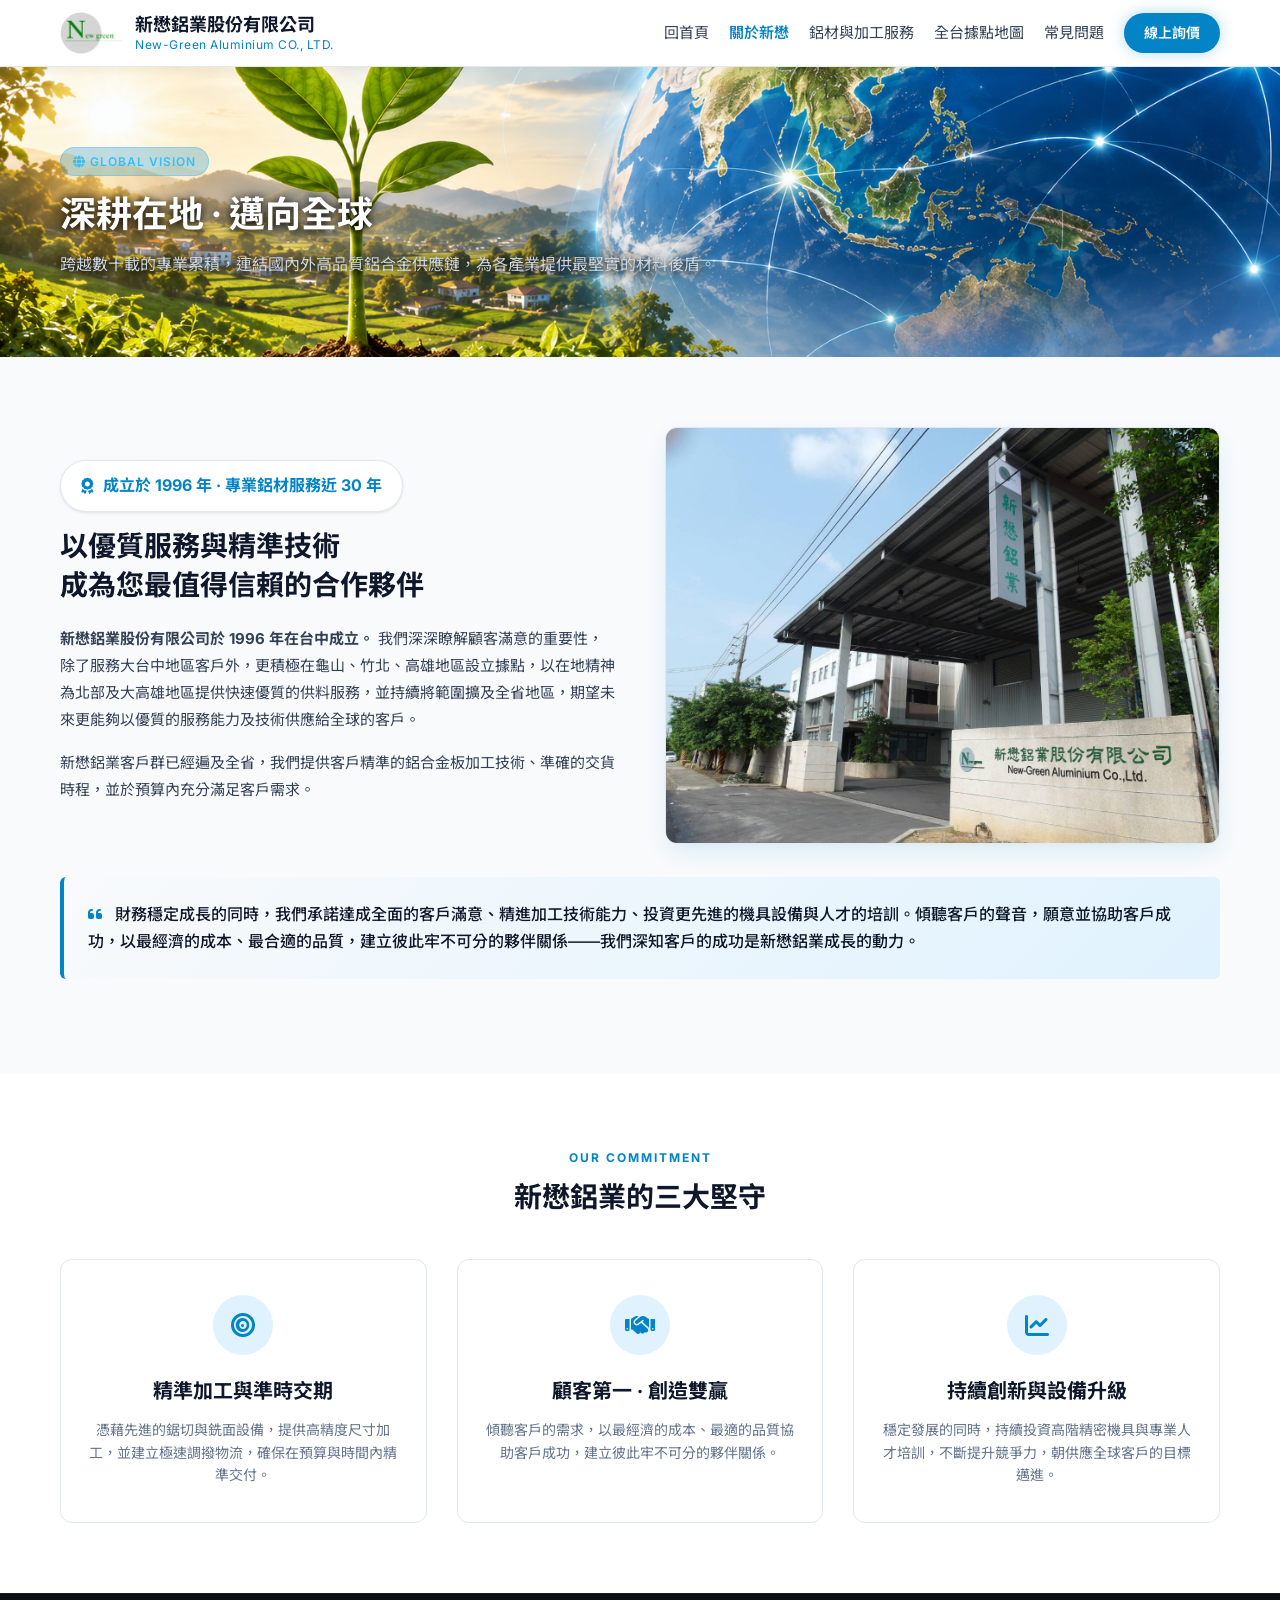
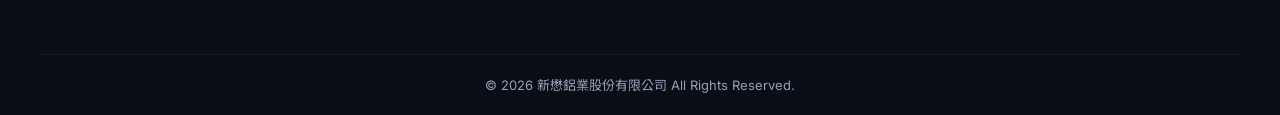
==== about.html @ 439d79ed "Add files via upload" ====
<!DOCTYPE html>
<html lang="zh-TW">
<head>
    <meta charset="UTF-8">
    <meta name="viewport" content="width=device-width, initial-scale=1.0">
    <title>關於新懋 | 新懋鋁業股份有限公司</title>
    <link href="https://fonts.googleapis.com/css2?family=Inter:wght@300;400;600;700&family=Noto+Sans+TC:wght@300;400;500;700&display=swap" rel="stylesheet">
    <link rel="stylesheet" href="https://cdnjs.cloudflare.com/ajax/libs/font-awesome/6.4.0/css/all.min.css">
    <link rel="stylesheet" href="css/style.css">
    <style>
        /* 關於我們頁面專屬微調樣式 */
        .about-story-grid {
            display: grid;
            grid-template-columns: 1fr 1fr;
            gap: 50px;
            align-items: center;
        }

        .about-story-text h2 {
            font-size: 28px;
            color: var(--dark-bg);
            margin-bottom: 20px;
            line-height: 1.4;
        }

        .about-story-text p {
            font-size: 15px;
            color: var(--text-main);
            line-height: 1.8;
            margin-bottom: 16px;
        }

        .philosophy-quote-box {
            background: linear-gradient(135deg, #f8fafc 0%, #e0f2fe 100%);
            border-left: 4px solid var(--primary-color);
            padding: 24px;
            border-radius: var(--radius-sm);
            margin: 25px 0;
            font-size: 16px;
            font-weight: 500;
            color: var(--dark-bg);
            line-height: 1.7;
        }

        .values-grid {
            display: grid;
            grid-template-columns: repeat(3, 1fr);
            gap: 30px;
            margin-top: 40px;
        }

        .value-card {
            background: #ffffff;
            border: 1px solid var(--border-color);
            border-radius: var(--radius-md);
            padding: 35px 25px;
            text-align: center;
            transition: all 0.3s ease;
        }

        .value-card:hover {
            transform: translateY(-5px);
            box-shadow: var(--shadow-hover);
        }

        .value-icon {
            width: 60px;
            height: 60px;
            background: #e0f2fe;
            color: var(--primary-color);
            border-radius: 50%;
            display: flex;
            align-items: center;
            justify-content: center;
            font-size: 24px;
            margin: 0 auto 20px;
        }

        .value-card h3 {
            font-size: 20px;
            color: var(--dark-bg);
            margin-bottom: 12px;
        }

        .value-card p {
            font-size: 14px;
            color: var(--text-muted);
            line-height: 1.6;
        }

        .milestone-badge {
            display: inline-flex;
            align-items: center;
            gap: 10px;
            background: #ffffff;
            border: 1px solid var(--border-color);
            padding: 12px 20px;
            border-radius: 30px;
            font-weight: 700;
            color: var(--primary-color);
            margin-bottom: 15px;
            box-shadow: var(--shadow-sm);
        }

        @media (max-width: 992px) {
            .about-story-grid { grid-template-columns: 1fr; gap: 30px; }
            .values-grid { grid-template-columns: 1fr; }
        }
    </style>
</head>
<body>

    <!-- 頂部導覽列 -->
    <header class="navbar-glass">
        <div class="container nav-wrapper">
            <a href="index.html" class="logo">
                <img src="images/logo.png" alt="新懋鋁業 LOGO" class="logo-img">
                <span class="logo-text">
                    新懋鋁業股份有限公司
                    <span>New-Green Aluminium CO., LTD.</span>
                </span>
            </a>
            <nav class="nav-links">
                <a href="index.html" class="nav-item">回首頁</a>
                <a href="about.html" class="nav-item active">關於新懋</a>
                <a href="products.html" class="nav-item">鋁材與加工服務</a>
                <a href="locations.html" class="nav-item">全台據點地圖</a>
                <a href="faq.html" class="nav-item">常見問題</a>
                <a href="quote.html" class="btn-primary-glow">線上詢價</a>
            </nav>
        </div>
    </header>

    <!-- 主頁頭區塊 -->
<section class="about-global-bg">
    <div class="container">
        <span class="badge-tech"><i class="fas fa-globe"></i> GLOBAL VISION</span>
        <h1 style="font-size: 36px; margin-top: 10px; font-weight: 700;">深耕在地 ‧ 邁向全球</h1>
        <p style="color: #cbd5e1; font-size: 16px; margin-top: 8px;">
            跨越數十載的專業累積，連結國內外高品質鋁合金供應鏈，為各產業提供最堅實的材料後盾。
        </p>
    </div>
</section>

    <!-- 企業簡介與品牌故事 -->
    <section class="section-padding">
        <div class="container">
            <div class="about-story-grid">
                <div class="about-story-text">
                    <div class="milestone-badge">
                        <i class="fas fa-award"></i> 成立於 1996 年 ‧ 專業鋁材服務近 30 年
                    </div>
                    <h2>以優質服務與精準技術<br>成為您最值得信賴的合作夥伴</h2>
                    <p>
                        <strong>新懋鋁業股份有限公司於 1996 年在台中成立。</strong>
                        我們深深瞭解顧客滿意的重要性，除了服務大台中地區客戶外，更積極在龜山、竹北、高雄地區設立據點，以在地精神為北部及大高雄地區提供快速優質的供料服務，並持續將範圍擴及全省地區，期望未來更能夠以優質的服務能力及技術供應給全球的客戶。
                    </p>
                    <p>
                        新懋鋁業客戶群已經遍及全省，我們提供客戶精準的鋁合金板加工技術、準確的交貨時程，並於預算內充分滿足客戶需求。
                    </p>
                </div>
                <div>
                    <img src="images/Taichung.jpg" alt="新懋鋁業廠房" style="width: 100%; border-radius: var(--radius-md); box-shadow: var(--shadow-hover); border: 1px solid var(--border-color);">
                </div>
            </div>

            <!-- 核心經營理念引言框 -->
            <div class="philosophy-quote-box">
                <i class="fas fa-quote-left" style="color: var(--primary-color); margin-right: 8px;"></i>
                財務穩定成長的同時，我們承諾達成全面的客戶滿意、精進加工技術能力、投資更先進的機具設備與人才的培訓。傾聽客戶的聲音，願意並協助客戶成功，以最經濟的成本、最合適的品質，建立彼此牢不可分的夥伴關係——我們深知客戶的成功是新懋鋁業成長的動力。
            </div>
        </div>
    </section>

    <!-- 三大經營承諾 -->
    <section class="section-padding bg-soft-gray">
        <div class="container">
            <div class="section-title-center">
                <span class="sub-heading">OUR COMMITMENT</span>
                <h2 style="font-size: 28px; color: var(--dark-bg); margin-top: 5px;">新懋鋁業的三大堅守</h2>
            </div>

            <div class="values-grid">
                <div class="value-card">
                    <div class="value-icon">
                        <i class="fas fa-bullseye"></i>
                    </div>
                    <h3>精準加工與準時交期</h3>
                    <p>憑藉先進的鋸切與銑面設備，提供高精度尺寸加工，並建立極速調撥物流，確保在預算與時間內精準交付。</p>
                </div>

                <div class="value-card">
                    <div class="value-icon">
                        <i class="fas fa-handshake"></i>
                    </div>
                    <h3>顧客第一 ‧ 創造雙贏</h3>
                    <p>傾聽客戶的需求，以最經濟的成本、最適的品質協助客戶成功，建立彼此牢不可分的夥伴關係。</p>
                </div>

                <div class="value-card">
                    <div class="value-icon">
                        <i class="fas fa-chart-line"></i>
                    </div>
                    <h3>持續創新與設備升級</h3>
                    <p>穩定發展的同時，持續投資高階精密機具與專業人才培訓，不斷提升競爭力，朝供應全球客戶的目標邁進。</p>
                </div>
            </div>
        </div>
    </section>

    <!-- 頁尾 -->
    <footer class="footer-dark">
        <div class="container footer-copyright">
            <p>&copy; 2026 新懋鋁業股份有限公司 All Rights Reserved.</p>
        </div>
    </footer>

</body>
</html>
---- css/style.css ----
/* ==========================================================================
   新懋鋁業股份有限公司 New-Green Aluminium CO., LTD.
   全站統一樣式檔 (css/style.css)
   ========================================================================== */

/* --------------------------------------------------------------------------
   1. 變數與基礎設定 (Variables & Reset)
   -------------------------------------------------------------------------- */
:root {
    --primary-color: #0284c7;       /* 科技鋁藍 */
    --primary-hover: #0369a1;
    --dark-bg: #0f172a;              /* 深藍灰色 */
    --light-bg: #f8fafc;
    --border-color: #e2e8f0;
    --text-main: #334155;
    --text-muted: #64748b;
    --radius-sm: 6px;
    --radius-md: 12px;
    --shadow-sm: 0 1px 3px rgba(0, 0, 0, 0.1);
    --shadow-hover: 0 10px 25px -5px rgba(2, 132, 199, 0.15);
}

* {
    box-sizing: border-box;
    margin: 0;
    padding: 0;
    font-family: 'Inter', 'Noto Sans TC', -apple-system, BlinkMacSystemFont, sans-serif;
}

body {
    background-color: var(--light-bg);
    color: var(--text-main);
    line-height: 1.6;
}

.container {
    max-width: 1200px;
    margin: 0 auto;
    padding: 0 20px;
}

.container-narrow {
    max-width: 800px;
    margin: 0 auto;
    padding: 0 20px;
}

/* --------------------------------------------------------------------------
   2. 頁首與頂部導覽列 (純白質感風格)
   -------------------------------------------------------------------------- */
.navbar-glass {
    position: sticky;
    top: 0;
    z-index: 1000;
    background: #ffffff;                                /* 背景改為純白色 */
    border-bottom: 1px solid var(--border-color);       /* 淺灰色底邊框 */
    box-shadow: 0 2px 10px rgba(0, 0, 0, 0.05);          /* 質感微陰影 */
    padding: 12px 0;
}

.nav-wrapper {
    display: flex;
    justify-content: space-between;
    align-items: center;
}

/* LOGO 區域（圖片 + 中英公司全銜） */
.logo {
    display: flex;
    align-items: center;
    gap: 12px;
    text-decoration: none;
    color: var(--dark-bg);          /* 中文全銜深色 */
    font-weight: 700;
    font-size: 18px;
}

.logo-img {
    height: 42px;
    width: auto;
    object-fit: contain;
}

.logo-text {
    line-height: 1.25;
}

.logo-text span {
    color: var(--primary-color);      /* 英文全銜科技藍 */
    font-size: 12px;
    font-weight: 400;
    display: block;
    letter-spacing: 0.5px;
}

/* 選項連結 */
.nav-links {
    display: flex;
    align-items: center;
    gap: 20px;
}

.nav-item {
    color: var(--text-main);          /* 文字改為深色 */
    text-decoration: none;
    font-size: 15px;
    transition: color 0.2s ease;
}

.nav-item:hover, 
.nav-item.active {
    color: var(--primary-color);      /* Hover與當前頁改為科技藍 */
    font-weight: 600;
}

/* 發光線上詢價按鈕 */
.btn-primary-glow {
    background: var(--primary-color);
    color: #ffffff !important;
    padding: 9px 20px;
    border-radius: 30px;
    text-decoration: none;
    font-weight: 600;
    font-size: 14px;
    box-shadow: 0 0 15px rgba(2, 132, 199, 0.3);
    transition: all 0.3s ease;
}

.btn-primary-glow:hover {
    background: var(--primary-hover);
    box-shadow: 0 0 25px rgba(2, 132, 199, 0.6);
}

/* --------------------------------------------------------------------------
   3. 主視覺 Banner 與頁頭 Theme (背景載入 images/Taichung.jpg)
   -------------------------------------------------------------------------- */
.hero-banner-image {
    position: relative;
    /* 移除 linear-gradient 遮罩，只保留 images/Taichung.jpg 背景圖 */
    background: url('../images/Taichung.jpg') center/cover no-repeat;
    color: #ffffff;
    padding: 100px 0;
}

/* 加上微小文字陰影，確保純圖背景下白字依舊醒目清晰 */
.hero-banner-image h1,
.hero-banner-image p {
    text-shadow: 0 2px 8px rgba(0, 0, 0, 0.7);
}
.page-header-theme {
    background: linear-gradient(135deg, #0f172a 0%, #1e293b 100%);
    color: #ffffff;
    padding: 70px 0;
}

.badge-tech {
    display: inline-block;
    background: rgba(2, 132, 199, 0.25);
    color: #38bdf8;
    border: 1px solid rgba(56, 189, 248, 0.35);
    padding: 4px 12px;
    border-radius: 20px;
    font-size: 12px;
    font-weight: 600;
    letter-spacing: 1px;
}

.section-padding { 
    padding: 70px 0; 
}

.bg-soft-gray { 
    background-color: #ffffff; 
}

.section-title-center { 
    text-align: center; 
    margin-bottom: 40px; 
}

.sub-heading { 
    color: var(--primary-color); 
    font-size: 12px; 
    font-weight: 700; 
    letter-spacing: 2px; 
}

/* 通用按鈕 */
.btn-modern-primary {
    display: inline-block;
    background: var(--primary-color);
    color: #ffffff;
    padding: 12px 28px;
    border-radius: var(--radius-sm);
    text-decoration: none;
    font-weight: 600;
    transition: background 0.2s ease;
}

.btn-modern-primary:hover { 
    background: var(--primary-hover); 
}

.btn-modern-outline {
    display: inline-block;
    border: 1px solid var(--primary-color);
    color: var(--primary-color);
    padding: 12px 28px;
    border-radius: var(--radius-sm);
    text-decoration: none;
    font-weight: 600;
    transition: all 0.2s ease;
}

.btn-modern-outline:hover { 
    background: var(--primary-color); 
    color: #ffffff; 
}

/* --------------------------------------------------------------------------
   4. 產品與加工服務卡片 (Products & Processing Cards)
   -------------------------------------------------------------------------- */
.grid-3-products {
    display: grid;
    grid-template-columns: repeat(3, 1fr);
    gap: 30px;
}

/* 新增：產品頁面現代網格與圖片卡片樣式 */
.product-grid {
    display: grid;
    grid-template-columns: repeat(3, 1fr);
    gap: 30px;
}

.product-card-modern {
    background: #ffffff;
    border: 1px solid var(--border-color);
    border-radius: var(--radius-md);
    overflow: hidden;
    transition: all 0.3s ease;
    display: flex;
    flex-direction: column;
}

.product-card-modern:hover {
    transform: translateY(-5px);
    box-shadow: var(--shadow-hover);
}

.product-img-box {
    position: relative;
    width: 100%;
    height: 200px;
    overflow: hidden;
    background: #f1f5f9;
}

.product-img-box img {
    width: 100%;
    height: 100%;
    object-fit: cover;
    transition: transform 0.3s ease;
}

.product-card-modern:hover .product-img-box img {
    transform: scale(1.05);
}

.product-tag {
    position: absolute;
    top: 15px;
    right: 15px;
    background: var(--primary-color);
    color: #ffffff;
    font-size: 12px;
    font-weight: 600;
    padding: 4px 10px;
    border-radius: 20px;
    box-shadow: 0 2px 5px rgba(0,0,0,0.2);
}

.product-content {
    padding: 24px;
    display: flex;
    flex-direction: column;
    flex-grow: 1;
}

.product-content h3 {
    font-size: 20px;
    color: var(--dark-bg);
    margin-bottom: 10px;
    font-weight: 700;
}

.product-desc {
    font-size: 14px;
    color: var(--text-muted);
    line-height: 1.6;
    margin-bottom: 15px;
}

.product-spec-list {
    list-style: none;
    margin-bottom: 20px;
    padding-top: 15px;
    border-top: 1px dashed var(--border-color);
    flex-grow: 1;
}

.product-spec-list li {
    font-size: 13px;
    color: var(--text-main);
    margin-bottom: 6px;
    line-height: 1.5;
}

.btn-card-quote {
    display: block;
    text-align: center;
    background: #f8fafc;
    color: var(--primary-color);
    border: 1px solid var(--primary-color);
    padding: 10px;
    border-radius: var(--radius-sm);
    text-decoration: none;
    font-weight: 600;
    font-size: 14px;
    transition: all 0.2s ease;
}

.btn-card-quote:hover {
    background: var(--primary-color);
    color: #ffffff;
}

.product-body { 
    padding: 24px; 
}

.product-body h3 { 
    font-size: 20px; 
    margin-bottom: 10px; 
    color: var(--dark-bg); 
}

.product-body p { 
    font-size: 14px; 
    color: var(--text-muted); 
}

.tech-spec-tag {
    display: inline-block;
    background: #e0f2fe;
    color: var(--primary-color);
    font-size: 12px;
    font-weight: 700;
    padding: 4px 8px;
    border-radius: 4px;
    margin-bottom: 8px;
}

.origin-tag {
    display: inline-block;
    background: #f1f5f9;
    color: #475569;
    font-size: 12px;
    padding: 2px 6px;
    border-radius: 4px;
    margin-left: 6px;
}

/* 分類篩選按鈕 */
.filter-tabs {
    display: flex;
    justify-content: center;
    gap: 12px;
    flex-wrap: wrap;
}

.filter-btn {
    background: #ffffff;
    border: 1px solid var(--border-color);
    color: var(--text-main);
    padding: 10px 24px;
    border-radius: 30px;
    font-size: 15px;
    font-weight: 600;
    cursor: pointer;
    transition: all 0.2s ease;
}

.filter-btn:hover, 
.filter-btn.active {
    background: var(--primary-color);
    color: #ffffff;
    border-color: var(--primary-color);
}

/* --------------------------------------------------------------------------
   5. 全台據點地圖卡片 (Locations Page Styles)
   -------------------------------------------------------------------------- */
.locations-grid {
    display: grid;
    grid-template-columns: repeat(2, 1fr);
    gap: 30px;
    margin-top: 30px;
}

.location-card {
    background: #ffffff;
    border: 1px solid var(--border-color);
    border-radius: var(--radius-md);
    overflow: hidden;
    display: flex;
    flex-direction: column;
    box-shadow: var(--shadow-sm);
    transition: transform 0.2s ease, box-shadow 0.2s ease;
}

.location-card:hover {
    transform: translateY(-4px);
    box-shadow: var(--shadow-hover);
}

.location-header {
    background: #f8fafc;
    padding: 20px 24px;
    border-bottom: 1px solid var(--border-color);
    display: flex;
    justify-content: space-between;
    align-items: center;
}

.location-title {
    font-size: 20px;
    font-weight: 700;
    color: var(--dark-bg);
    display: flex;
    align-items: center;
    gap: 8px;
}

.location-body {
    padding: 24px;
    display: flex;
    gap: 20px;
}

.location-info {
    flex: 1;
}

.location-info p {
    font-size: 14px;
    color: var(--text-main);
    margin-bottom: 10px;
    display: flex;
    align-items: flex-start;
    gap: 8px;
}

.location-info i {
    color: var(--primary-color);
    margin-top: 4px;
    width: 16px;
}

.qr-code-box {
    width: 110px;
    text-align: center;
    flex-shrink: 0;
}

.qr-code-box img {
    width: 100%;
    height: auto;
    border-radius: 8px;
    border: 1px solid var(--border-color);
    transition: opacity 0.2s ease;
}

.qr-code-box img:hover {
    opacity: 0.85;
}

.qr-code-box span {
    display: block;
    font-size: 11px;
    color: var(--text-muted);
    margin-top: 6px;
    font-weight: 600;
}

.map-container {
    width: 100%;
    height: 250px;
    border-top: 1px solid var(--border-color);
    background: #e2e8f0;
}

.map-container iframe {
    width: 100% !important;
    height: 100% !important;
}

/* --------------------------------------------------------------------------
   6. 常見問題 (FAQ) & 線上詢價單 (Quote Form)
   -------------------------------------------------------------------------- */
.faq-item { 
    background: #ffffff; 
    border: 1px solid var(--border-color); 
    border-radius: 8px; 
    margin-bottom: 12px; 
}

.faq-question { 
    width: 100%; 
    padding: 18px 20px; 
    text-align: left; 
    background: none; 
    border: none; 
    font-weight: 600; 
    font-size: 16px; 
    cursor: pointer; 
    display: flex; 
    justify-content: space-between; 
    align-items: center;
    color: var(--dark-bg);
}

.faq-answer { 
    display: none; 
    padding: 0 20px 20px; 
    color: var(--text-muted); 
    font-size: 14px; 
}

.faq-item.active .faq-answer { 
    display: block; 
}

.quote-form-card { 
    background: #ffffff; 
    border: 1px solid var(--border-color); 
    padding: 30px; 
    border-radius: var(--radius-md); 
}

.form-grid-2 { 
    display: grid; 
    grid-template-columns: 1fr 1fr; 
    gap: 20px; 
}

.form-group { 
    margin-bottom: 20px; 
}

.form-group label { 
    display: block; 
    font-size: 14px; 
    font-weight: 600; 
    margin-bottom: 8px; 
    color: var(--dark-bg);
}

.form-control { 
    width: 100%; 
    padding: 12px; 
    border: 1px solid var(--border-color); 
    border-radius: var(--radius-sm); 
    background: #f8fafc; 
    font-size: 14px;
    color: var(--text-main);
    transition: border-color 0.2s ease;
}

.form-control:focus {
    outline: none;
    border-color: var(--primary-color);
    background: #ffffff;
}

/* --------------------------------------------------------------------------
   7. 頁尾 (Footer)
   -------------------------------------------------------------------------- */
.footer-dark {
    background: #090d16;
    color: #94a3b8;
    padding: 60px 0 20px;
    border-top: 1px solid rgba(255, 255, 255, 0.05);
}

.footer-grid {
    display: grid;
    grid-template-columns: 2fr 1fr 1fr;
    gap: 40px;
    margin-bottom: 40px;
}

.footer-brand h3, 
.footer-nav h4 { 
    color: #ffffff; 
    margin-bottom: 12px; 
}

.footer-nav ul { 
    list-style: none; 
}

.footer-nav li { 
    margin-bottom: 10px; 
}

.footer-nav a { 
    color: #94a3b8; 
    text-decoration: none; 
    font-size: 14px; 
    transition: color 0.2s ease;
}

.footer-nav a:hover { 
    color: #ffffff; 
}

.footer-copyright { 
    border-top: 1px solid rgba(255, 255, 255, 0.05); 
    padding-top: 20px; 
    font-size: 13px; 
    text-align: center; 
}

/* --------------------------------------------------------------------------
   8. 響應式排版 (Responsive Web Design)
   -------------------------------------------------------------------------- */
@media (max-width: 992px) {
    .grid-3-products,
    .product-grid { 
        grid-template-columns: repeat(2, 1fr); 
    }
    .locations-grid { 
        grid-template-columns: 1fr; 
    }
    .footer-grid { 
        grid-template-columns: 1fr; 
    }
}

@media (max-width: 768px) {
    .nav-links { 
        display: none; 
    }
    .form-grid-2 { 
        grid-template-columns: 1fr; 
    }
    .logo-text span { 
        font-size: 11px; 
    }
    .hero-banner-image {
        padding: 60px 0;
    }
}

@media (max-width: 480px) {
    .grid-3-products,
    .product-grid { 
        grid-template-columns: 1fr; 
    }
    .location-body { 
        flex-direction: column-reverse; 
    }
    .qr-code-box { 
        width: 100%; 
        display: flex; 
        align-items: center; 
        gap: 15px; 
    }
    .qr-code-box img { 
        width: 80px; 
    }
}
/* 關於我們 - 深耕在地邁向全球背景區塊 */
/* 關於我們 - 深耕在地邁向全球區塊 (純背景圖無遮罩) */
.about-global-bg {
    position: relative;
    /* 移除 linear-gradient 遮罩，只保留背景圖 */
    background: url('../images/global-bg.jpg') center/cover no-repeat;
    color: #ffffff;
    padding: 80px 0;
}

/* 加上文字陰影，確保在純背景圖下白字依然清晰可讀 */
.about-global-bg h1,
.about-global-bg p {
    text-shadow: 0 2px 8px rgba(0, 0, 0, 0.8), 0 0 12px rgba(0, 0, 0, 0.6);
}
/* 產品頁主頁頭區塊 (去除背景色，純背景圖) */
.products-header-bg {
    position: relative;
    /* 完全去除背景顏色/漸層遮罩，只載入圖片 */
    background: url('../images/products-header-bg.jpg') center/cover no-repeat;
    color: #ffffff;
    padding: 80px 0;
}

/* 加上文字陰影，確保在任何背景圖片上文字依舊清晰可見 */
.products-header-bg h1,
.products-header-bg p {
    text-shadow: 0 2px 8px rgba(0, 0, 0, 0.8), 0 0 12px rgba(0, 0, 0, 0.6);
}
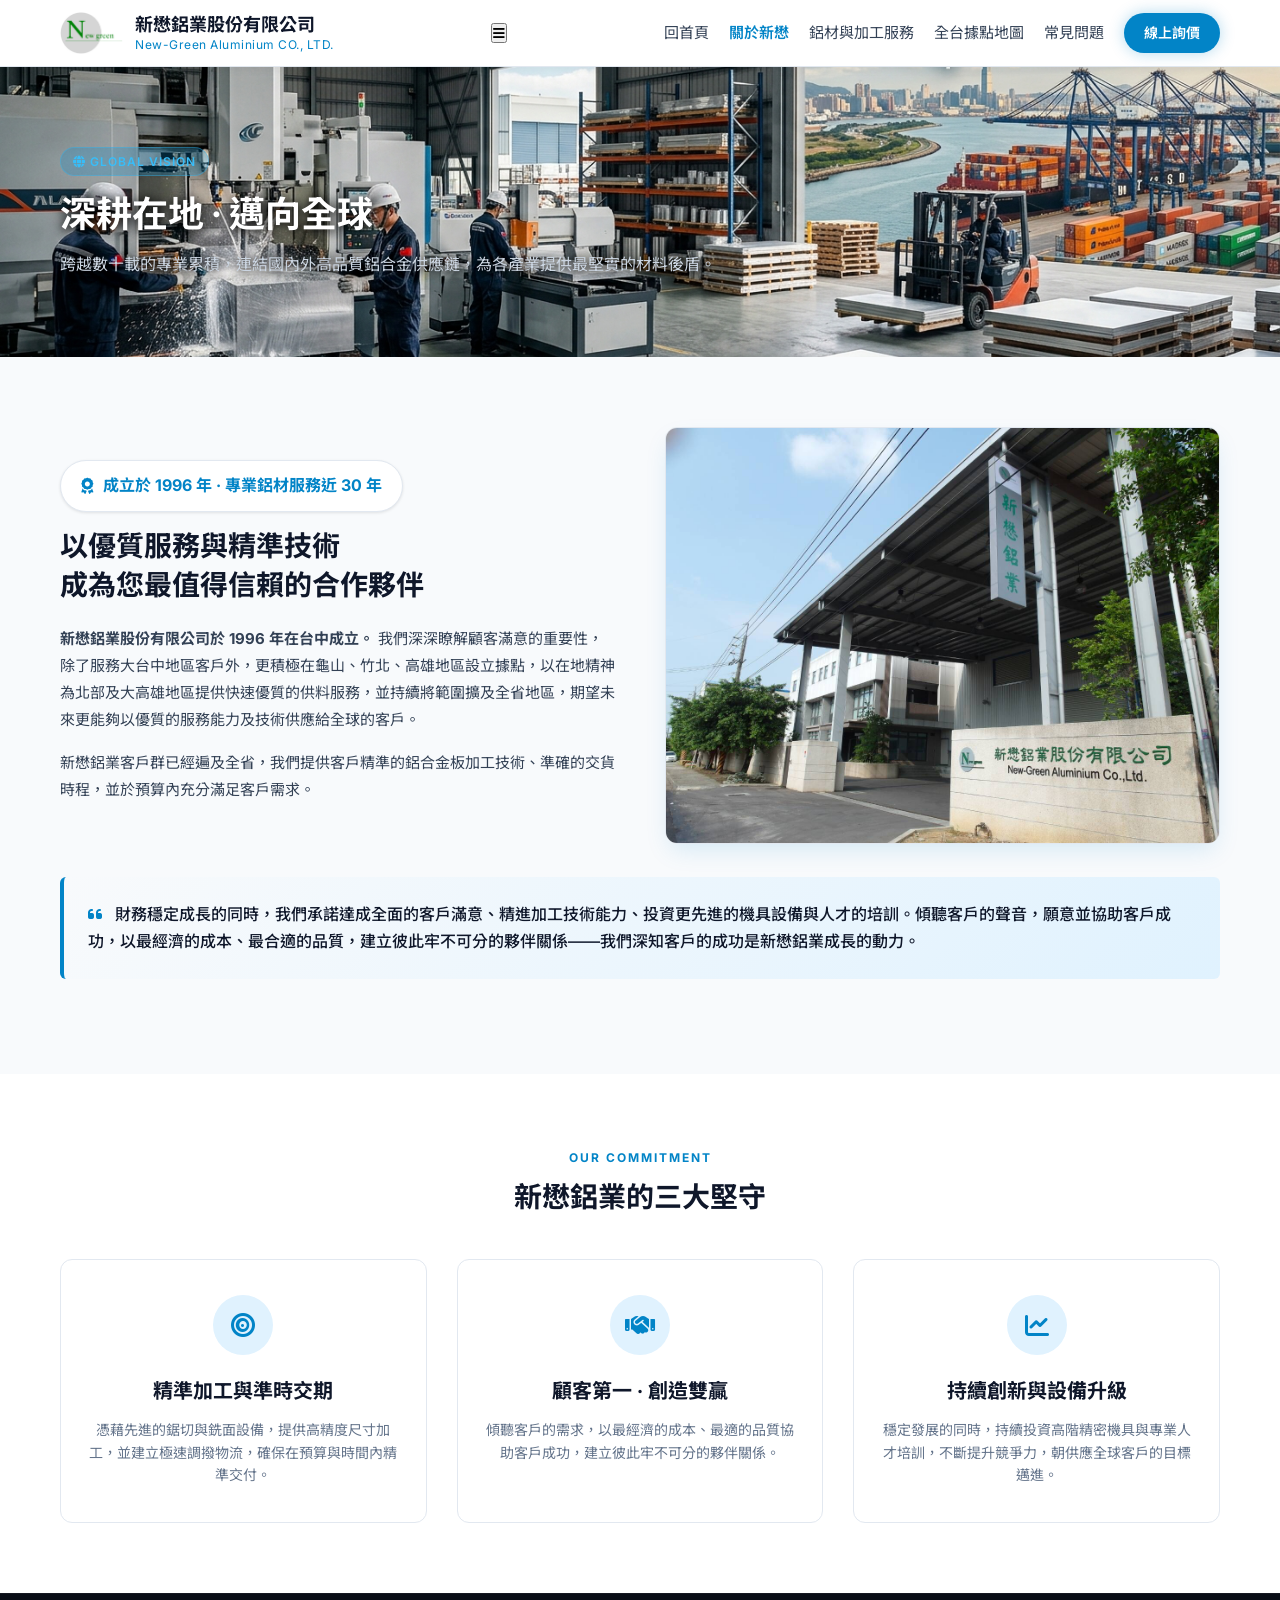
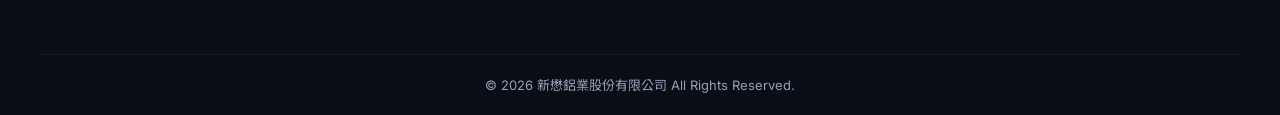
==== commit 9693ef83: "Add files via upload" ====
--- a/about.html
+++ b/about.html
@@ -111,25 +111,32 @@
 <body>
 
     <!-- 頂部導覽列 -->
-    <header class="navbar-glass">
-        <div class="container nav-wrapper">
-            <a href="index.html" class="logo">
-                <img src="images/logo.png" alt="新懋鋁業 LOGO" class="logo-img">
-                <span class="logo-text">
-                    新懋鋁業股份有限公司
-                    <span>New-Green Aluminium CO., LTD.</span>
-                </span>
-            </a>
-            <nav class="nav-links">
-                <a href="index.html" class="nav-item">回首頁</a>
-                <a href="about.html" class="nav-item active">關於新懋</a>
-                <a href="products.html" class="nav-item">鋁材與加工服務</a>
-                <a href="locations.html" class="nav-item">全台據點地圖</a>
-                <a href="faq.html" class="nav-item">常見問題</a>
-                <a href="quote.html" class="btn-primary-glow">線上詢價</a>
-            </nav>
-        </div>
-    </header>
+<header class="navbar-glass">
+    <div class="container nav-wrapper">
+        <a href="index.html" class="logo">
+            <img src="images/logo.png" alt="新懋鋁業 LOGO" class="logo-img">
+            <span class="logo-text">
+                新懋鋁業股份有限公司
+                <span>New-Green Aluminium CO., LTD.</span>
+            </span>
+        </a>
+
+        <!-- 新增漢堡選單按鈕 -->
+        <button class="hamburger" id="hamburgerBtn" aria-label="切換選單">
+            <i class="fas fa-bars"></i>
+        </button>
+
+        <!-- 加上 id="navLinks" 方便 JS 操控 -->
+        <nav class="nav-links" id="navLinks">
+            <a href="index.html" class="nav-item">回首頁</a>
+            <a href="about.html" class="nav-item active">關於新懋</a>
+            <a href="products.html" class="nav-item">鋁材與加工服務</a>
+            <a href="locations.html" class="nav-item">全台據點地圖</a>
+            <a href="faq.html" class="nav-item">常見問題</a>
+            <a href="quote.html" class="btn-primary-glow">線上詢價</a>
+        </nav>
+    </div>
+</header>
 
     <!-- 主頁頭區塊 -->
 <section class="about-global-bg">
@@ -214,6 +221,28 @@
             <p>&copy; 2026 新懋鋁業股份有限公司 All Rights Reserved.</p>
         </div>
     </footer>
-
+<script>
+document.addEventListener('DOMContentLoaded', function() {
+    const hamburgerBtn = document.getElementById('hamburgerBtn');
+    const navLinks = document.getElementById('navLinks');
+
+    if (hamburgerBtn && navLinks) {
+        hamburgerBtn.addEventListener('click', function() {
+            // 切換選單顯示/隱藏
+            navLinks.classList.toggle('active');
+
+            // 切換圖示 (三條線 ⇄ X 關閉圖示)
+            const icon = hamburgerBtn.querySelector('i');
+            if (navLinks.classList.contains('active')) {
+                icon.classList.remove('fa-bars');
+                icon.classList.add('fa-xmark');
+            } else {
+                icon.classList.remove('fa-xmark');
+                icon.classList.add('fa-bars');
+            }
+        });
+    }
+});
+</script>
 </body>
 </html>
--- a/css/style.css
+++ b/css/style.css
@@ -709,4 +709,46 @@
 .products-header-bg h1,
 .products-header-bg p {
     text-shadow: 0 2px 8px rgba(0, 0, 0, 0.8), 0 0 12px rgba(0, 0, 0, 0.6);
+}
+/* 全台據點頁主頁頭區塊 (去除背景色，純背景圖) */
+.locations-header-bg {
+    position: relative;
+    /* 完全去除背景顏色與遮罩，只載入圖片 */
+    background: url('../images/locations-header-bg.jpg') center/cover no-repeat;
+    color: #ffffff;
+    padding: 80px 0;
+}
+
+/* 文字陰影，確保在任何背景圖片上白字都清晰 */
+.locations-header-bg h1,
+.locations-header-bg p {
+    text-shadow: 0 2px 8px rgba(0, 0, 0, 0.8), 0 0 12px rgba(0, 0, 0, 0.6);
+}
+/* 常見問題頁主頁頭區塊 (去除背景色，純背景圖) */
+.faq-header-bg {
+    position: relative;
+    /* 完全去除背景顏色與漸層遮罩，只載入圖片 */
+    background: url('../images/faq-header-bg.jpg') center/cover no-repeat;
+    color: #ffffff;
+    padding: 80px 0;
+}
+
+/* 文字陰影，確保在任何背景圖片上白字都清晰 */
+.faq-header-bg h1,
+.faq-header-bg p {
+    text-shadow: 0 2px 8px rgba(0, 0, 0, 0.8), 0 0 12px rgba(0, 0, 0, 0.6);
+}
+/* 線上詢價頁主頁頭區塊 (去除背景色，純背景圖) */
+.quote-header-bg {
+    position: relative;
+    /* 完全去除背景顏色與漸層遮罩，只載入圖片 */
+    background: url('../images/quote-header-bg.jpg') center/cover no-repeat;
+    color: #ffffff;
+    padding: 80px 0;
+}
+
+/* 文字陰影，確保在任何背景圖片上白字都清晰 */
+.quote-header-bg h1,
+.quote-header-bg p {
+    text-shadow: 0 2px 8px rgba(0, 0, 0, 0.8), 0 0 12px rgba(0, 0, 0, 0.6);
 }
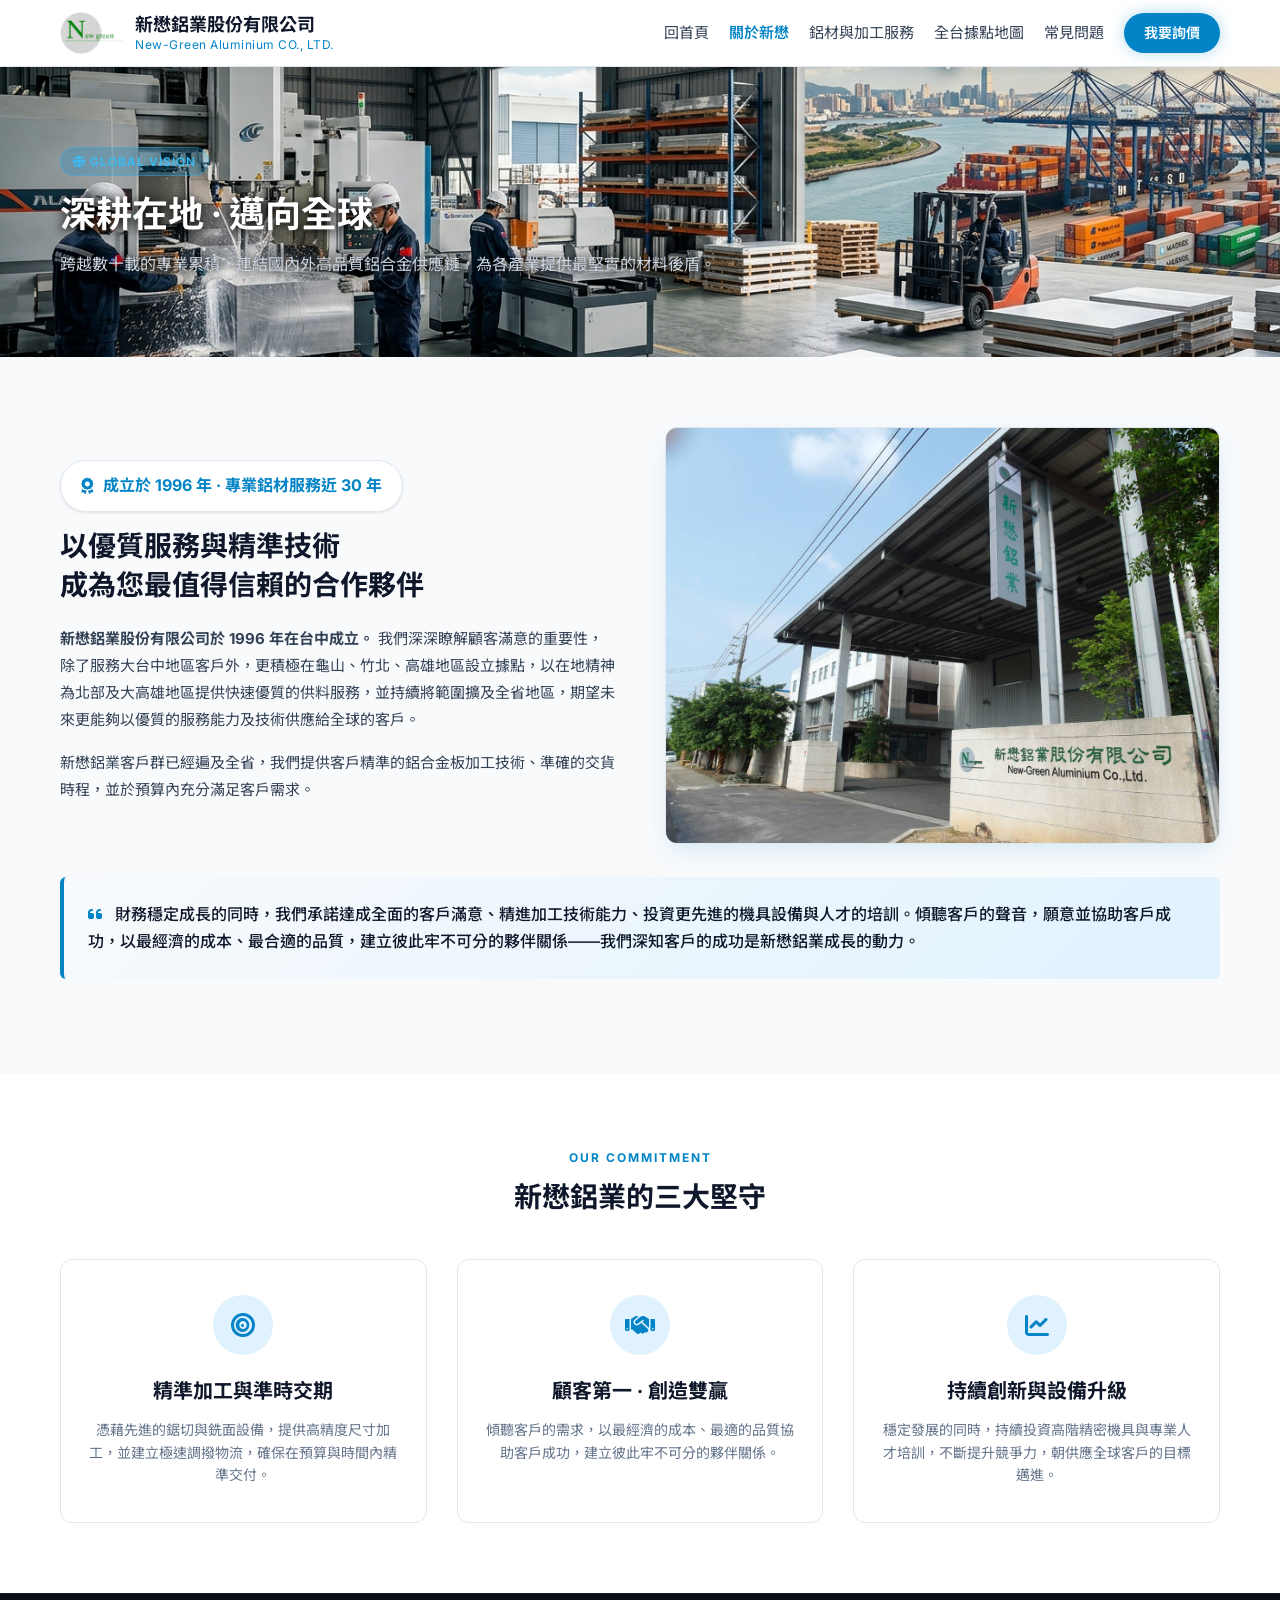
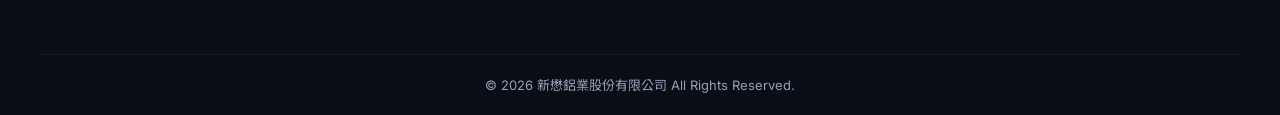
==== commit e2a55c19: "Add files via upload" ====
--- a/about.html
+++ b/about.html
@@ -133,7 +133,7 @@
             <a href="products.html" class="nav-item">鋁材與加工服務</a>
             <a href="locations.html" class="nav-item">全台據點地圖</a>
             <a href="faq.html" class="nav-item">常見問題</a>
-            <a href="quote.html" class="btn-primary-glow">線上詢價</a>
+            <a href="quote.html" class="btn-primary-glow">我要詢價</a>
         </nav>
     </div>
 </header>
--- a/css/style.css
+++ b/css/style.css
@@ -113,7 +113,7 @@
     font-weight: 600;
 }
 
-/* 發光線上詢價按鈕 */
+/* 發光我要詢價按鈕 */
 .btn-primary-glow {
     background: var(--primary-color);
     color: #ffffff !important;
@@ -506,7 +506,7 @@
 }
 
 /* --------------------------------------------------------------------------
-   6. 常見問題 (FAQ) & 線上詢價單 (Quote Form)
+   6. 常見問題 (FAQ) & 我要詢價單 (Quote Form)
    -------------------------------------------------------------------------- */
 .faq-item { 
     background: #ffffff; 
@@ -738,7 +738,7 @@
 .faq-header-bg p {
     text-shadow: 0 2px 8px rgba(0, 0, 0, 0.8), 0 0 12px rgba(0, 0, 0, 0.6);
 }
-/* 線上詢價頁主頁頭區塊 (去除背景色，純背景圖) */
+/* 我要詢價頁主頁頭區塊 (去除背景色，純背景圖) */
 .quote-header-bg {
     position: relative;
     /* 完全去除背景顏色與漸層遮罩，只載入圖片 */
@@ -751,4 +751,69 @@
 .quote-header-bg h1,
 .quote-header-bg p {
     text-shadow: 0 2px 8px rgba(0, 0, 0, 0.8), 0 0 12px rgba(0, 0, 0, 0.6);
+}
+/* 預設桌機版：隱藏漢堡選單按鈕 */
+.hamburger {
+    display: none;
+    background: none;
+    border: none;
+    font-size: 24px;
+    color: #333;
+    cursor: pointer;
+    padding: 10px;
+    z-index: 1001; /* 確保按鈕在最上層，不被遮住 */
+}
+
+/* 手機版與平板 (螢幕寬度 768px 以下) */
+@media (max-width: 768px) {
+    /* 顯示漢堡按鈕 */
+    .hamburger {
+        display: block;
+    }
+
+    /* 手機版預設隱藏選單 */
+    .nav-links {
+        display: none;
+        position: absolute;
+        top: 100%; /* 出現在導覽列正下方 */
+        left: 0;
+        width: 100%;
+        background-color: #ffffff;
+        flex-direction: column;
+        padding: 20px 0;
+        box-shadow: 0 4px 10px rgba(0, 0, 0, 0.15);
+        z-index: 1000;
+    }
+
+    /* 當 JS 加入 active 類別時，顯示選單 */
+    .nav-links.active {
+        display: flex !important;
+    }
+
+    .nav-links a {
+        padding: 12px 20px;
+        width: 100%;
+        text-align: center;
+    }
+}
+/* 電話撥號連結樣式 */
+.phone-link {
+    color: var(--text-main);
+    text-decoration: none;
+    font-weight: 600;
+    transition: color 0.2s ease;
+}
+
+.phone-link:hover {
+    color: var(--primary-color);
+    text-decoration: underline;
+}
+
+/* 在手機版 (768px 以下) 讓電話號碼更醒目、更容易點擊 */
+@media (max-width: 768px) {
+    .phone-link {
+        color: var(--primary-color);
+        padding: 2px 0;
+        display: inline-block;
+    }
 }
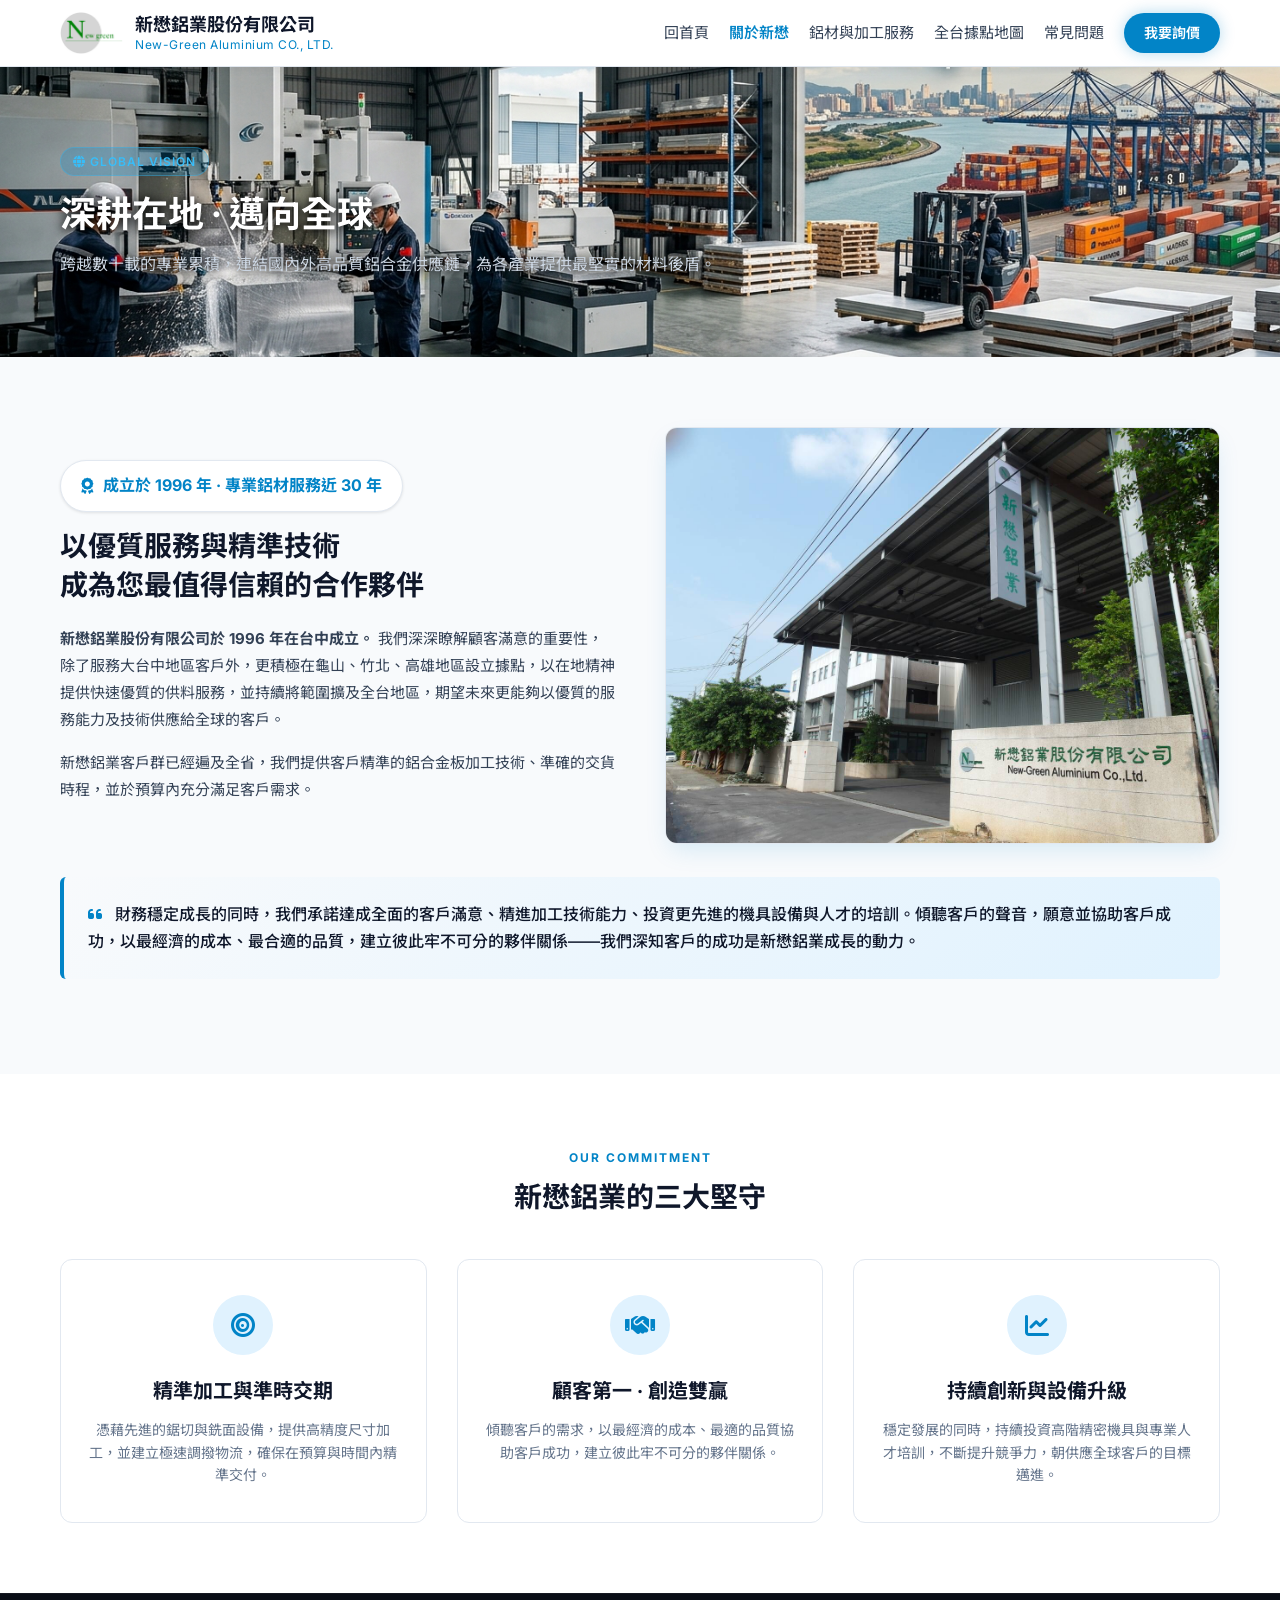
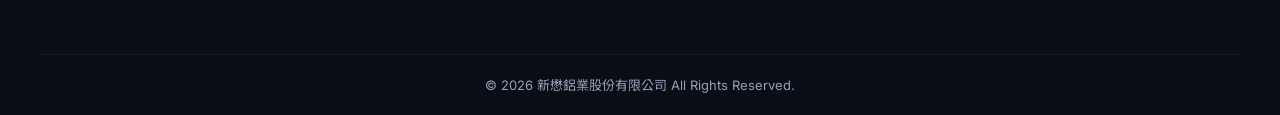
==== commit ea9aafad: "Add files via upload" ====
--- a/about.html
+++ b/about.html
@@ -160,7 +160,7 @@
                     <h2>以優質服務與精準技術<br>成為您最值得信賴的合作夥伴</h2>
                     <p>
                         <strong>新懋鋁業股份有限公司於 1996 年在台中成立。</strong>
-                        我們深深瞭解顧客滿意的重要性，除了服務大台中地區客戶外，更積極在龜山、竹北、高雄地區設立據點，以在地精神為北部及大高雄地區提供快速優質的供料服務，並持續將範圍擴及全省地區，期望未來更能夠以優質的服務能力及技術供應給全球的客戶。
+                        我們深深瞭解顧客滿意的重要性，除了服務大台中地區客戶外，更積極在龜山、竹北、高雄地區設立據點，以在地精神提供快速優質的供料服務，並持續將範圍擴及全台地區，期望未來更能夠以優質的服務能力及技術供應給全球的客戶。
                     </p>
                     <p>
                         新懋鋁業客戶群已經遍及全省，我們提供客戶精準的鋁合金板加工技術、準確的交貨時程，並於預算內充分滿足客戶需求。
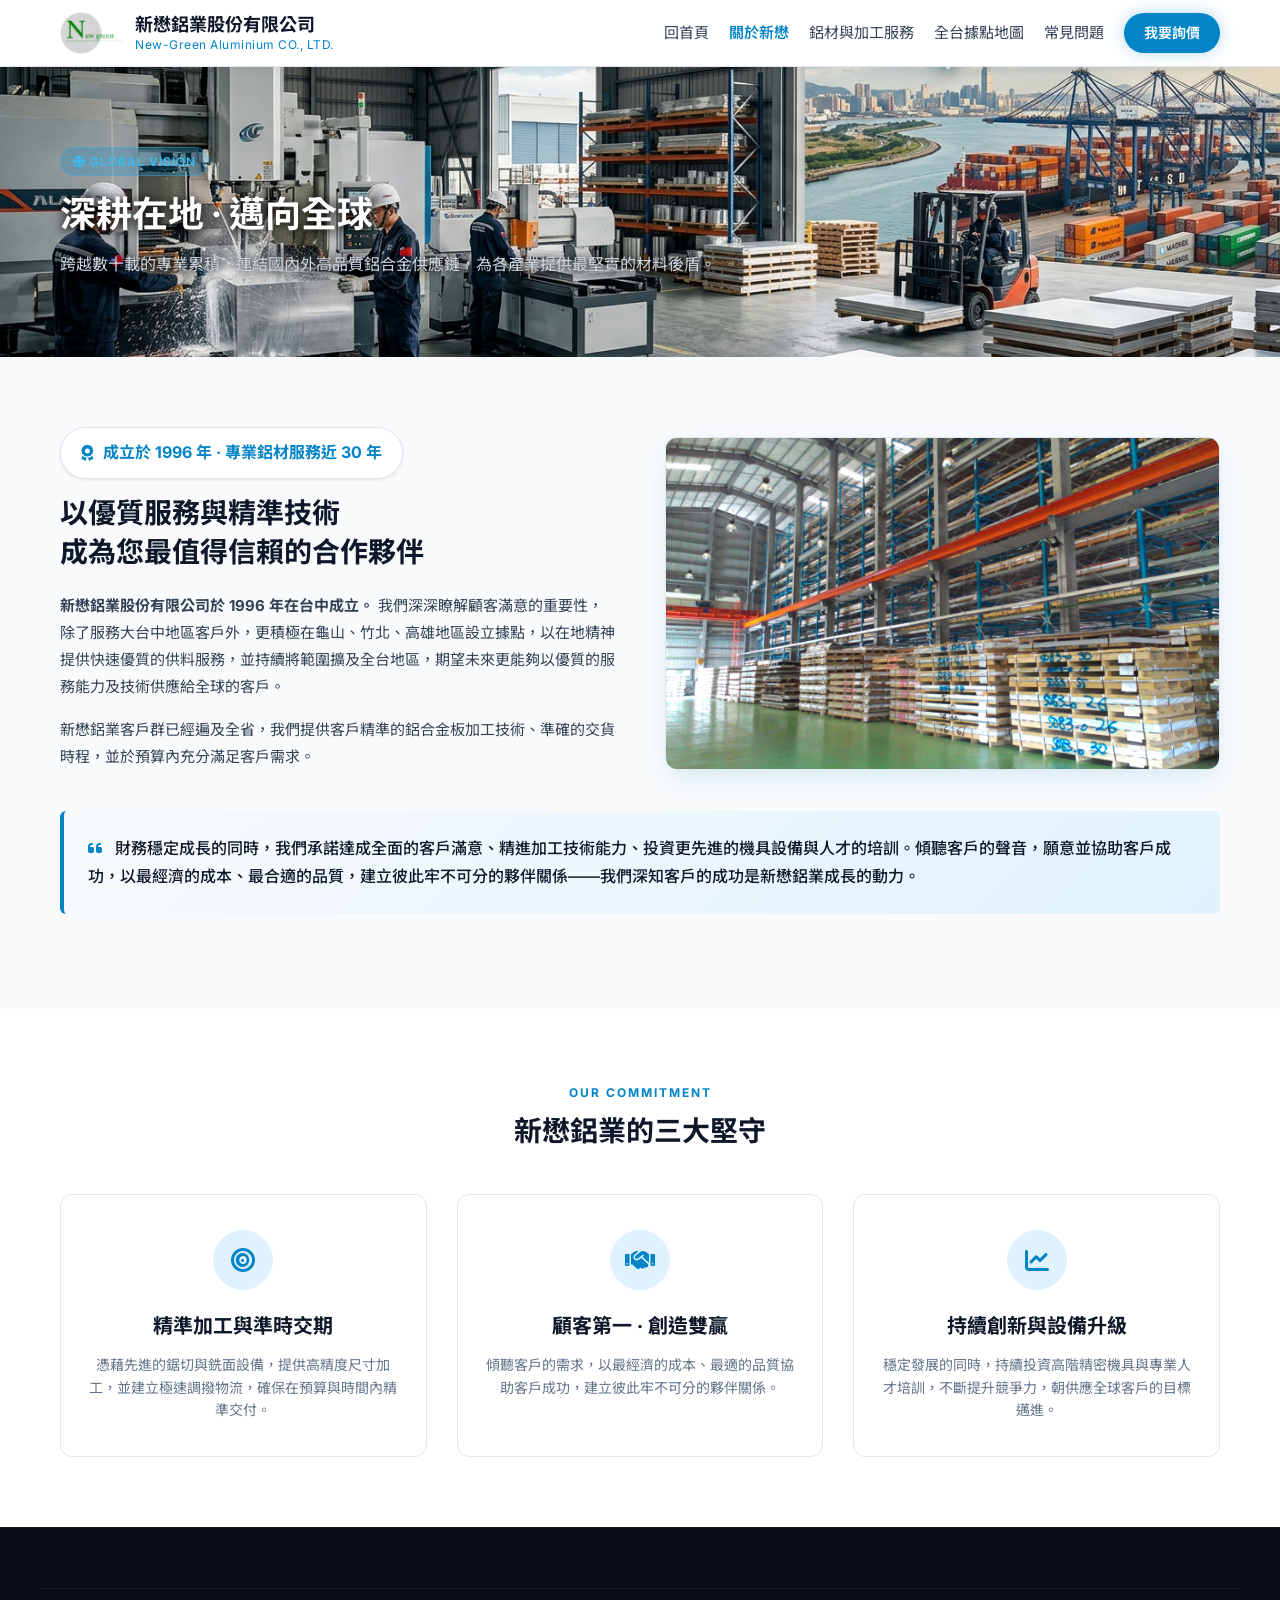
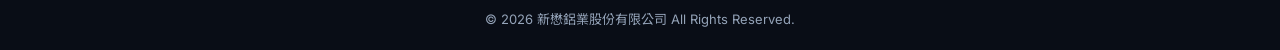
==== commit 074170ed: "Add files via upload" ====
--- a/about.html
+++ b/about.html
@@ -167,7 +167,7 @@
                     </p>
                 </div>
                 <div>
-                    <img src="images/Taichung.jpg" alt="新懋鋁業廠房" style="width: 100%; border-radius: var(--radius-md); box-shadow: var(--shadow-hover); border: 1px solid var(--border-color);">
+                    <img src="images/ASRS.jpg" alt="新懋鋁業廠房" style="width: 100%; border-radius: var(--radius-md); box-shadow: var(--shadow-hover); border: 1px solid var(--border-color);">
                 </div>
             </div>
 
